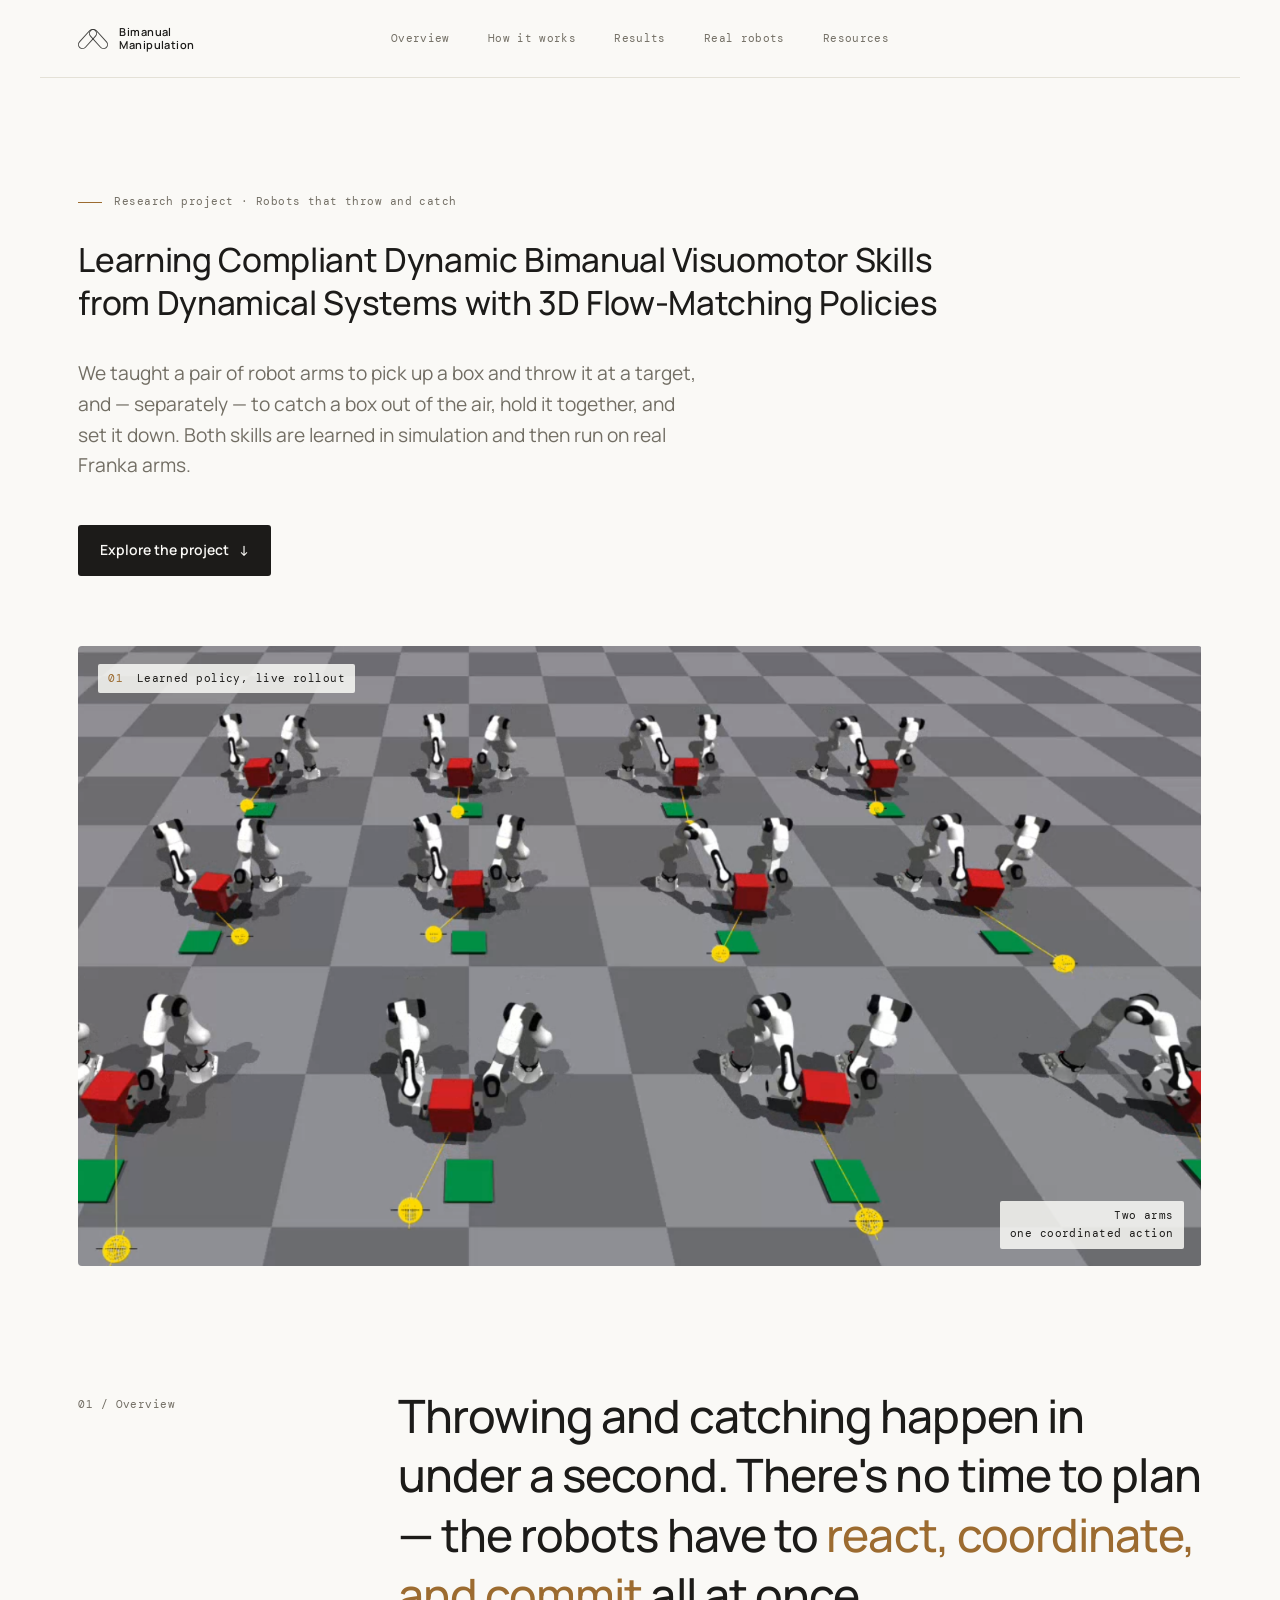
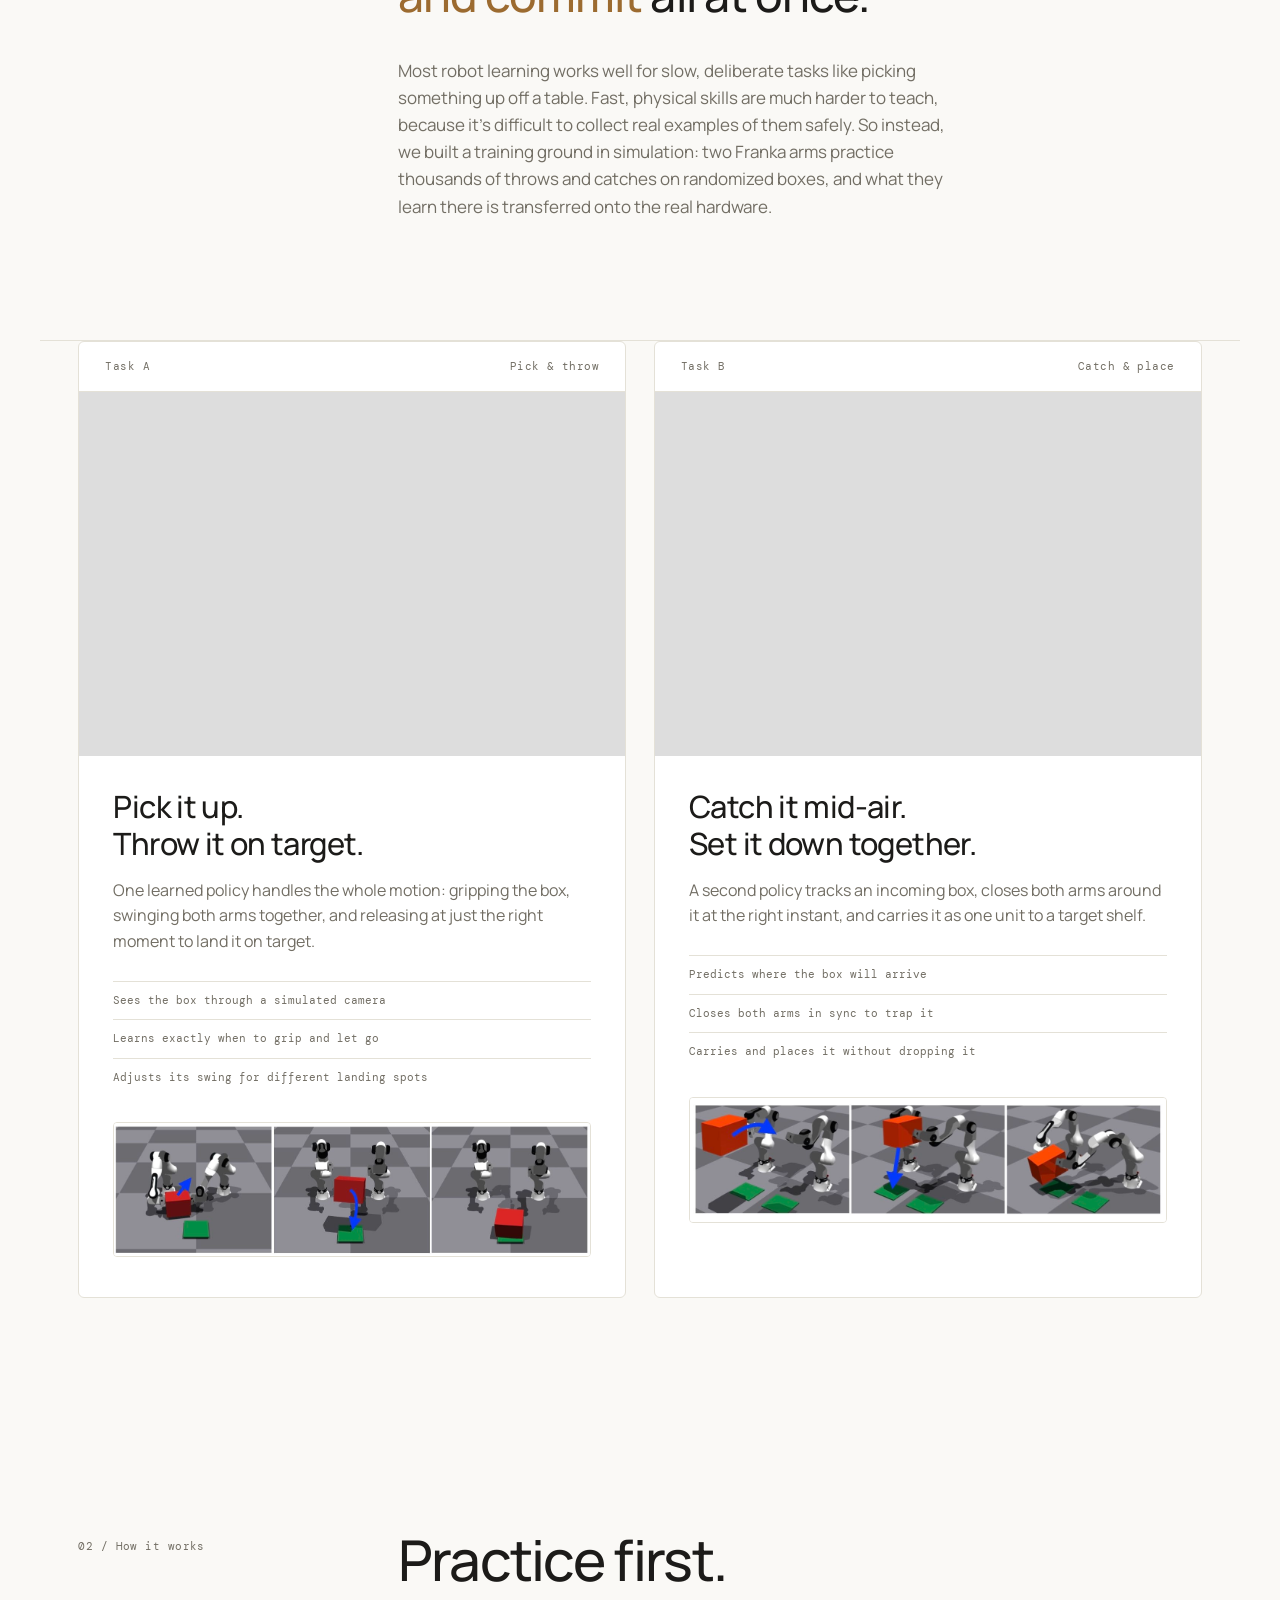
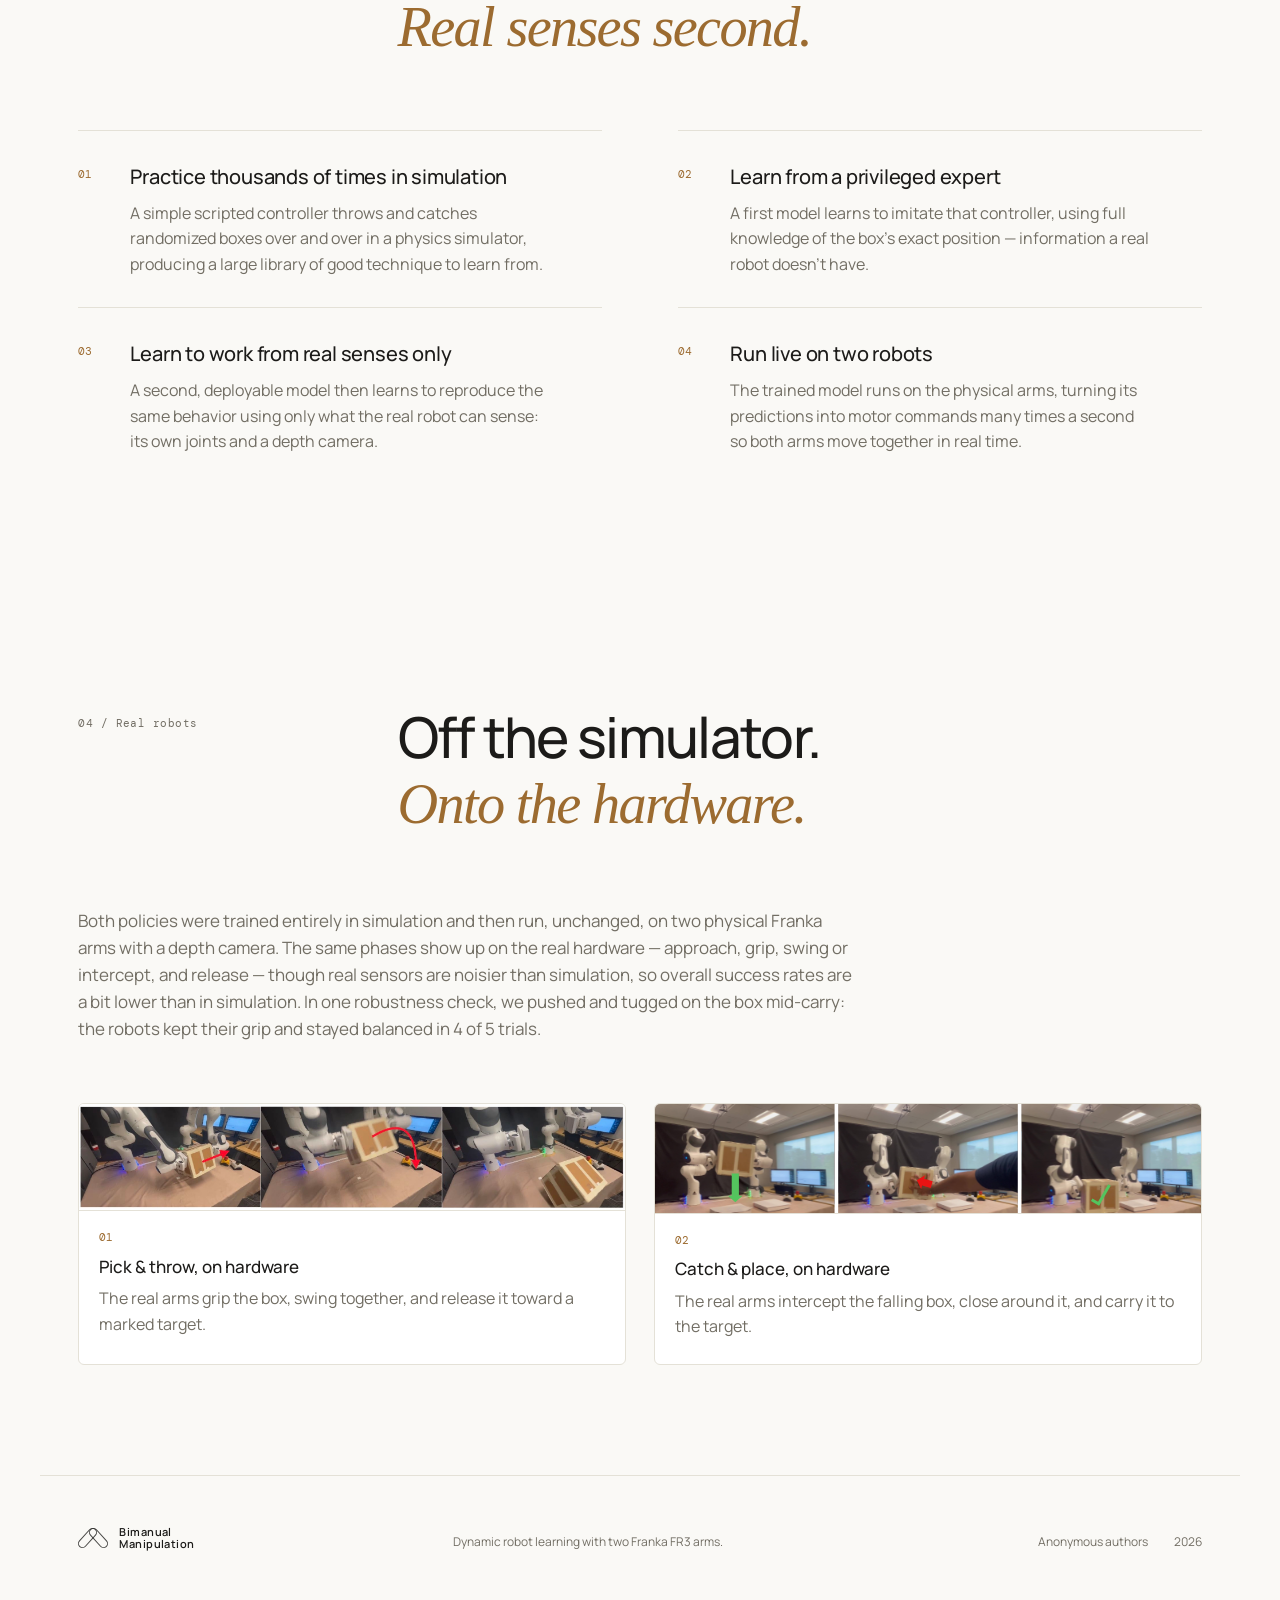
==== docs/index.html @ 452a8297 "Add anonymized project website (docs/) and Pages workflow" ====
<!doctype html>
<html lang="en">
<head>
  <meta charset="utf-8">
  <meta name="viewport" content="width=device-width, initial-scale=1">
  <meta name="theme-color" content="#faf9f6">
  <meta name="description" content="Two robot arms learn to throw, catch, and place a box together — trained in simulation and deployed on real Franka arms.">
  <meta property="og:title" content="Bimanual Manipulation">
  <meta property="og:description" content="Two robot arms learn to throw, catch, and place a box together.">
  <meta property="og:image" content="media/multi_env.png">
  <title>Bimanual Manipulation — Learning Dynamic Bimanual Skills with Flow Matching</title>
  <link rel="preconnect" href="https://fonts.googleapis.com">
  <link rel="preconnect" href="https://fonts.gstatic.com" crossorigin>
  <link href="https://fonts.googleapis.com/css2?family=DM+Mono:wght@300;400;500&family=Manrope:wght@400;500;600;700&display=swap" rel="stylesheet">
  <link rel="stylesheet" href="styles.css">
</head>
<body>
  <a class="skip-link" href="#main">Skip to content</a>
  <header class="site-header">
    <a class="wordmark" href="#top" aria-label="Bimanual Manipulation home">
      <span class="mark" aria-hidden="true"><i></i><i></i></span>
      <span>Bimanual<br>Manipulation</span>
    </a>
    <button class="menu-toggle" aria-expanded="false" aria-controls="site-nav">Menu</button>
    <nav id="site-nav" aria-label="Primary navigation">
      <a href="#overview">Overview</a>
      <a href="#approach">How it works</a>
      <a href="#results">Results</a>
      <a href="#real">Real robots</a>
      <a href="#resources">Resources</a>
    </nav>
  </header>

  <main id="main">
    <section class="hero" id="top">
      <div class="eyebrow reveal">Research project · Robots that throw and catch</div>
      <h1 class="reveal">Learning Compliant Dynamic Bimanual Visuomotor Skills<br>from Dynamical Systems with 3D Flow-Matching Policies</h1>
      <p class="hero-copy reveal">We taught a pair of robot arms to pick up a box and throw it at a target, and — separately — to catch a box out of the air, hold it together, and set it down. Both skills are learned in simulation and then run on real Franka arms.</p>
      <div class="hero-actions reveal">
        <a class="button primary" href="#overview">Explore the project <span>↓</span></a>
      </div>

      <div class="hero-stage reveal">
        <div class="stage-label"><span>01</span> Learned policy, live rollout</div>
        <video autoplay muted loop playsinline poster="media/multi_env.png" aria-label="Dual-arm learned policy in simulation">
          <source src="media/play_policy.mp4" type="video/mp4">
        </video>
        <div class="stage-note">Two arms<br>one coordinated action</div>
      </div>
    </section>

    <section class="statement" id="overview">
      <div class="section-index">01 / Overview</div>
      <div>
        <p class="lead reveal">Throwing and catching happen in under a second. There's no time to plan — the robots have to <span>react, coordinate, and commit</span> all at once.</p>
        <p class="support reveal">Most robot learning works well for slow, deliberate tasks like picking something up off a table. Fast, physical skills are much harder to teach, because it's difficult to collect real examples of them safely. So instead, we built a training ground in simulation: two Franka arms practice thousands of throws and catches on randomized boxes, and what they learn there is transferred onto the real hardware.</p>
      </div>
    </section>

    <section class="task-grid" aria-label="Project tasks">
      <article class="task-card task-throw reveal">
        <div class="card-top"><span>Task A</span><span>Pick &amp; throw</span></div>
        <video autoplay muted loop playsinline aria-label="Box thrown to a target">
          <source src="media/left.mp4" type="video/mp4">
        </video>
        <div class="card-body">
          <h2>Pick it up.<br>Throw it on target.</h2>
          <p>One learned policy handles the whole motion: gripping the box, swinging both arms together, and releasing at just the right moment to land it on target.</p>
          <ul>
            <li>Sees the box through a simulated camera</li>
            <li>Learns exactly when to grip and let go</li>
            <li>Adjusts its swing for different landing spots</li>
          </ul>
          <div class="phase-strip">
            <img src="media/throw_sim.jpg" alt="Simulated throw sequence: approach, swing, and release" loading="lazy">
          </div>
        </div>
      </article>
      <article class="task-card task-catch reveal">
        <div class="card-top"><span>Task B</span><span>Catch &amp; place</span></div>
        <video autoplay muted loop playsinline aria-label="Dual-arm catch and place">
          <source src="media/fm_catch.mp4" type="video/mp4">
        </video>
        <div class="card-body">
          <h2>Catch it mid-air.<br>Set it down together.</h2>
          <p>A second policy tracks an incoming box, closes both arms around it at the right instant, and carries it as one unit to a target shelf.</p>
          <ul>
            <li>Predicts where the box will arrive</li>
            <li>Closes both arms in sync to trap it</li>
            <li>Carries and places it without dropping it</li>
          </ul>
          <div class="phase-strip">
            <img src="media/catch_sim.jpg" alt="Simulated catch sequence: intercept, carry, and place" loading="lazy">
          </div>
        </div>
      </article>
    </section>

    <section class="approach" id="approach">
      <div class="section-heading">
        <div class="section-index">02 / How it works</div>
        <h2 class="reveal">Practice first.<br><em>Real senses second.</em></h2>
      </div>
      <ol class="pipeline-steps reveal">
        <li>
          <span>01</span>
          <div><h3>Practice thousands of times in simulation</h3><p>A simple scripted controller throws and catches randomized boxes over and over in a physics simulator, producing a large library of good technique to learn from.</p></div>
        </li>
        <li>
          <span>02</span>
          <div><h3>Learn from a privileged expert</h3><p>A first model learns to imitate that controller, using full knowledge of the box's exact position — information a real robot doesn't have.</p></div>
        </li>
        <li>
          <span>03</span>
          <div><h3>Learn to work from real senses only</h3><p>A second, deployable model then learns to reproduce the same behavior using only what the real robot can sense: its own joints and a depth camera.</p></div>
        </li>
        <li>
          <span>04</span>
          <div><h3>Run live on two robots</h3><p>The trained model runs on the physical arms, turning its predictions into motor commands many times a second so both arms move together in real time.</p></div>
        </li>
      </ol>
    </section>

    <!-- <section class="results" id="results">
      <div class="section-heading">
        <div class="section-index">03 / Results</div>
        <h2 class="reveal">Behaviors in motion.</h2>
      </div>
      <div class="filmstrip">
        <figure class="result-wide reveal">
          <video autoplay muted loop playsinline aria-label="Throw policy rollout at different target positions">
            <source src="media/centre.mp4" type="video/mp4">
          </video>
          <figcaption><span>01</span><div><strong>Throwing at different targets</strong><p>The same policy adjusts its swing to hit different landing spots, instead of memorizing one throw.</p></div></figcaption>
        </figure>
        <figure class="result-small reveal">
          <img src="media/multi_env.png" alt="Parallel Isaac Gym environments generating robot demonstrations" loading="lazy">
          <figcaption><span>02</span><div><strong>Training happens in parallel</strong><p>Simulation runs many robot pairs at once, generating thousands of randomized throws and catches quickly.</p></div></figcaption>
        </figure>
        <figure class="result-small reveal">
          <video autoplay muted loop playsinline aria-label="Full catch and place rollout">
            <source src="media/catch_and_place.mp4" type="video/mp4">
          </video>
          <figcaption><span>03</span><div><strong>Catch, then place</strong><p>The full motion, from intercepting the box in the air to setting it down on the shelf.</p></div></figcaption>
        </figure>
      </div>
      <div class="numbers">
        <div class="number reveal"><strong>17/20</strong><span>Catch-and-place attempts<br>placed successfully in simulation</span></div>
        <div class="number reveal"><strong>16/20</strong><span>Throws released on cue<br>after a full pick-up in simulation</span></div>
        <div class="number reveal"><strong>4/5</strong><span>Times the robots kept their grip<br>after being pushed mid-carry</span></div>
      </div>
    </section> -->

    <section class="real" id="real">
      <div class="section-heading">
        <div class="section-index">04 / Real robots</div>
        <h2 class="reveal">Off the simulator.<br><em>Onto the hardware.</em></h2>
      </div>
      <p class="support reveal">Both policies were trained entirely in simulation and then run, unchanged, on two physical Franka arms with a depth camera. The same phases show up on the real hardware — approach, grip, swing or intercept, and release — though real sensors are noisier than simulation, so overall success rates are a bit lower than in simulation. In one robustness check, we pushed and tugged on the box mid-carry: the robots kept their grip and stayed balanced in 4 of 5 trials.</p>
      <div class="real-grid">
        <figure class="reveal">
          <img src="media/throw_real.jpg" alt="Physical throw sequence: grip, swing, and release on the real robots" loading="lazy">
          <figcaption><span>01</span><strong>Pick &amp; throw, on hardware</strong><p>The real arms grip the box, swing together, and release it toward a marked target.</p></figcaption>
        </figure>
        <figure class="reveal">
          <img src="media/catch_real.svg" alt="Physical catch sequence: intercept, carry, and place on the real robots" loading="lazy">
          <figcaption><span>02</span><strong>Catch &amp; place, on hardware</strong><p>The real arms intercept the falling box, close around it, and carry it to the target.</p></figcaption>
        </figure>
      </div>
    </section>

    <!-- <section class="status">
      <div class="section-index">05 / Research status</div>
      <div class="status-columns">
        <div class="reveal">
          <h2>What works now</h2>
          <p>Full catch-and-place and pick-and-throw motions running in simulation and on the real robots, with the robots learning entirely from their own sensors and a camera rather than teleoperated demonstrations.</p>
        </div>
        <div class="reveal">
          <h2>What comes next</h2>
          <p>More reliable placement, testing across a wider range of targets and box shapes, and closing more of the gap between simulation and real-world performance.</p>
        </div>
      </div>
    </section> -->

    <!-- <section class="resources" id="resources">
      <div class="section-heading">
        <div class="section-index">06 / Resources</div>
        <h2 class="reveal">Build on the work.</h2>
      </div>
      <div class="resource-list">
        <a class="resource reveal" href="#">
          <span class="resource-number">01</span><span class="resource-title">Code repository</span><span class="resource-meta">Isaac Gym · PyTorch · Python</span><span class="arrow">↗</span>
        </a>
        <a class="resource reveal" href="#">
          <span class="resource-number">02</span><span class="resource-title">Technical paper</span><span class="resource-meta">Methods · Architecture · Experiments</span><span class="arrow">↗</span>
        </a>
        <a class="resource reveal" href="#">
          <span class="resource-number">03</span><span class="resource-title">Quick start</span><span class="resource-meta">Installation · Training · Evaluation</span><span class="arrow">↗</span>
        </a>
      </div>
    </section> -->

    <!-- <section class="citation">
      <div>
        <div class="section-index">Citation</div>
        <h2>If this work helps your research, please cite the project.</h2>
      </div>
      <div class="code-wrap">
        <button class="copy-button" data-copy aria-label="Copy citation">Copy</button>
        <pre><code id="citation">@misc{bimanual_manipulation_2026,
  title  = {Dynamic Bimanual Manipulation},
  author = {Anonymous},
  year   = {2026},
  url    = {https://anonymous.4open.science/}
}</code></pre>
      </div>
    </section> -->
  </main>

  <footer>
    <a class="wordmark" href="#top"><span class="mark" aria-hidden="true"><i></i><i></i></span><span>Bimanual<br>Manipulation</span></a>
    <p>Dynamic robot learning with two Franka FR3 arms.</p>
    <div><span>Anonymous authors</span><span>2026</span></div>
  </footer>
  <script src="script.js"></script>
</body>
</html>
---- docs/styles.css ----
:root {
  --paper: #faf9f6;
  --surface: #ffffff;
  --ink: #1c1b19;
  --muted: #726e64;
  --line: #e4e1d7;
  --accent: #9c6b30;
  --max: 1200px;
}

* { box-sizing: border-box; }
html { scroll-behavior: smooth; }
body {
  margin: 0;
  color: var(--ink);
  background: var(--paper);
  font-family: "Manrope", sans-serif;
  font-size: 16px;
  line-height: 1.6;
  overflow-x: hidden;
}
a { color: inherit; text-decoration: none; }
img, video { display: block; width: 100%; }
button { font: inherit; }
.skip-link { position: fixed; left: 1rem; top: -5rem; background: var(--ink); color: white; padding: .7rem 1rem; z-index: 100; }
.skip-link:focus { top: 1rem; }

.site-header {
  position: relative;
  z-index: 20;
  max-width: var(--max);
  margin: auto;
  padding: 26px 3vw;
  display: grid;
  grid-template-columns: 1fr auto 1fr;
  align-items: center;
  border-bottom: 1px solid var(--line);
}
.wordmark { display: flex; align-items: center; gap: 11px; font-size: 11px; font-weight: 600; line-height: 1.15; letter-spacing: .04em; color: var(--ink); }
.mark { width: 30px; height: 24px; position: relative; display: block; }
.mark i { position: absolute; width: 9px; height: 24px; border: 1.5px solid var(--ink); border-radius: 9px; transform: rotate(42deg); opacity: .8; }
.mark i:first-child { left: 5px; }
.mark i:last-child { right: 5px; transform: rotate(-42deg); }
nav { display: flex; gap: clamp(20px, 3vw, 44px); }
nav a, .header-code { font-family: "DM Mono", monospace; font-size: 11px; letter-spacing: .03em; color: var(--muted); }
nav a:hover, .header-code:hover { color: var(--accent); }
.header-code { justify-self: end; }
.menu-toggle { display: none; }

main { max-width: var(--max); margin: auto; }
.hero { padding: clamp(70px, 9vw, 120px) 3vw 0; }
.eyebrow, .section-index, .card-top, .stage-label, .stage-note {
  font-family: "DM Mono", monospace;
  font-size: 11px;
  letter-spacing: .04em;
  color: var(--muted);
}
.eyebrow::before { content: ""; display: inline-block; width: 24px; height: 1px; background: var(--accent); vertical-align: middle; margin-right: 12px; }
h1 { font-size: clamp(22px, 2.6vw, 36px); line-height: 1.28; letter-spacing: -.01em; font-weight: 500; margin: 28px 0 34px; max-width: 1040px; }
h1 em, .section-heading h2 em { font-family: Georgia, serif; font-weight: 400; font-style: italic; color: var(--accent); }
.hero-copy { font-size: clamp(17px, 1.5vw, 20px); line-height: 1.6; max-width: 620px; margin: 0 0 44px; color: var(--muted); }
.hero-actions { display: flex; gap: 28px; align-items: center; margin-bottom: 70px; }
.button { display: inline-flex; align-items: center; gap: 10px; font-size: 14px; font-weight: 600; }
.button.primary { padding: 14px 22px; color: var(--paper); background: var(--ink); border-radius: 3px; transition: background .2s; }
.button.primary:hover { background: var(--accent); }
.button.text { border-bottom: 1px solid var(--line); padding: 14px 0 4px; color: var(--muted); transition: color .2s, border-color .2s; }
.button.text:hover { color: var(--ink); border-color: var(--ink); }
.hero-stage { position: relative; background: #ece9e1; border-radius: 4px; overflow: hidden; }
.hero-stage video { max-height: 620px; object-fit: cover; object-position: center; }
.stage-label { position: absolute; top: 18px; left: 20px; z-index: 2; color: var(--ink); background: rgba(250, 249, 246, .85); padding: 6px 10px; border-radius: 2px; }
.stage-label span { color: var(--accent); margin-right: 6px; }
.stage-note { position: absolute; bottom: 17px; right: 18px; text-align: right; color: var(--ink); background: rgba(250, 249, 246, .85); padding: 6px 10px; border-radius: 2px; }

.statement { display: grid; grid-template-columns: 1fr 3fr; gap: 4vw; padding: 120px 3vw; border-bottom: 1px solid var(--line); }
.section-index { color: var(--muted); padding-top: 10px; }
.lead { font-size: clamp(28px, 3.6vw, 46px); line-height: 1.3; letter-spacing: -.02em; margin: 0; max-width: 900px; font-weight: 500; }
.lead span { color: var(--accent); }
.support { max-width: 560px; margin: 32px 0 0; font-size: 17px; color: var(--muted); }

.task-grid { display: grid; grid-template-columns: 1fr 1fr; padding: 0 3vw 120px; gap: 28px; }
.task-card { position: relative; overflow: hidden; background: var(--surface); border: 1px solid var(--line); border-radius: 6px; }
.task-card video { aspect-ratio: 1.5; object-fit: cover; background: #ddd; }
.card-top { display: flex; justify-content: space-between; padding: 16px 26px; border-bottom: 1px solid var(--line); }
.card-body { padding: 32px clamp(20px, 3vw, 34px) 40px; }
.card-body h2 { font-size: clamp(24px, 2.4vw, 32px); line-height: 1.2; letter-spacing: -.02em; margin: 0 0 16px; font-weight: 500; }
.card-body p { max-width: 480px; color: var(--muted); }
.card-body ul { list-style: none; margin: 26px 0 0; padding: 0; font-family: "DM Mono", monospace; font-size: 11px; color: var(--muted); }
.card-body li { padding: 10px 0; border-top: 1px solid var(--line); }
.phase-strip { margin: 26px 0 0; border: 1px solid var(--line); border-radius: 4px; overflow: hidden; background: #fff; }
.phase-strip img { display: block; width: 100%; }

.approach, .results, .resources { padding: 110px 3vw; }
.section-heading { display: grid; grid-template-columns: 1fr 3fr; gap: 4vw; margin-bottom: 70px; }
.section-heading h2 { font-size: clamp(34px, 4.4vw, 58px); line-height: 1.15; letter-spacing: -.03em; margin: 0; font-weight: 500; }
.pipeline-steps { list-style: none; margin: 0; padding: 0; display: grid; grid-template-columns: 1fr 1fr; gap: 0 6vw; }
.pipeline-steps li { display: grid; grid-template-columns: 34px 1fr; gap: 18px; padding: 30px 0; border-top: 1px solid var(--line); }
.pipeline-steps > li > span { font-family: "DM Mono", monospace; font-size: 11px; color: var(--accent); padding-top: 5px; }
.pipeline-steps h3 { margin: 0 0 8px; font-size: 20px; font-weight: 500; letter-spacing: -.01em; }
.pipeline-steps p { color: var(--muted); margin: 0; max-width: 420px; }

.numbers { display: grid; grid-template-columns: repeat(3, 1fr); background: var(--surface); border: 1px solid var(--line); border-radius: 6px; padding: 48px 3vw; margin-top: 70px; }
.number { display: flex; align-items: flex-end; gap: 18px; padding: 0 3vw; border-right: 1px solid var(--line); }
.number:last-child { border: 0; }
.number strong { font-size: clamp(40px, 4.6vw, 60px); line-height: .9; letter-spacing: -.03em; font-weight: 500; color: var(--ink); }
.number span { font-family: "DM Mono", monospace; font-size: 10px; line-height: 1.4; color: var(--muted); }

.results { background: var(--paper); }
.filmstrip { display: grid; grid-template-columns: 1fr 1fr; gap: 28px; }
.result-wide { grid-column: 1 / -1; }
figure { margin: 0; }
figure video, figure img { width: 100%; aspect-ratio: 16/9; object-fit: cover; background: #ccc; border-radius: 6px 6px 0 0; }
figcaption { display: grid; grid-template-columns: 40px 1fr; gap: 10px; padding: 18px 0 8px; border: 1px solid var(--line); border-top: 0; border-radius: 0 0 6px 6px; padding: 16px 20px 22px; }
figcaption > span { font-family: "DM Mono", monospace; font-size: 11px; color: var(--accent); }
figcaption strong { font-size: 17px; font-weight: 500; }
figcaption p { color: var(--muted); margin: 5px 0 0; }

.real { padding: 110px 3vw; }
.real .support { max-width: 780px; margin-bottom: 60px; }
.real-grid { display: grid; grid-template-columns: 1fr 1fr; gap: 28px; }
.real-grid figure { background: var(--surface); border: 1px solid var(--line); border-radius: 6px; overflow: hidden; }
.real-grid img { width: 100%; height: auto; aspect-ratio: auto; object-fit: contain; background: #fff; border-radius: 0; }
.real-grid figcaption { display: block; grid-template-columns: none; padding: 18px 20px 24px; border: 0; border-top: 1px solid var(--line); border-radius: 0; }
.real-grid figcaption span { display: block; margin-bottom: 6px; }
.real-grid figcaption strong { display: block; margin-bottom: 6px; }

.status { padding: 100px 3vw; display: grid; grid-template-columns: 1fr 3fr; gap: 4vw; background: var(--surface); border-top: 1px solid var(--line); border-bottom: 1px solid var(--line); }
.status-columns { display: grid; grid-template-columns: 1fr 1fr; gap: 6vw; }
.status h2 { font-size: 22px; font-weight: 500; letter-spacing: -.01em; margin: 0 0 14px; }
.status p { font-size: 16px; color: var(--muted); }

.resource { display: grid; grid-template-columns: 60px 1.5fr 1fr 24px; align-items: center; gap: 20px; padding: 24px 5px; border-top: 1px solid var(--line); transition: padding .2s, background .2s; }
.resource:last-child { border-bottom: 1px solid var(--line); }
.resource:hover { padding-left: 18px; padding-right: 18px; background: var(--surface); }
.resource-number, .resource-meta { font-family: "DM Mono", monospace; font-size: 11px; color: var(--muted); }
.resource-title { font-size: clamp(20px, 2.2vw, 28px); letter-spacing: -.02em; font-weight: 500; }
.arrow { font-size: 18px; color: var(--muted); }
.resource:hover .arrow { color: var(--accent); }

.citation { margin: 0 3vw 90px; background: var(--surface); border: 1px solid var(--line); border-radius: 6px; color: var(--ink); padding: clamp(30px, 5vw, 64px); display: grid; grid-template-columns: 1fr 1fr; gap: 6vw; align-items: center; }
.citation h2 { font-size: clamp(22px, 2.8vw, 34px); font-weight: 500; line-height: 1.3; letter-spacing: -.02em; }
.code-wrap { position: relative; background: var(--paper); border: 1px solid var(--line); border-radius: 4px; overflow: auto; }
pre { padding: 28px; margin: 0; font: 12px/1.75 "DM Mono", monospace; color: var(--ink); }
.copy-button { position: absolute; right: 10px; top: 10px; padding: 6px 10px; background: var(--surface); border: 1px solid var(--line); color: var(--muted); cursor: pointer; font-family: "DM Mono", monospace; font-size: 10px; border-radius: 3px; transition: color .2s, border-color .2s; }
.copy-button:hover { color: var(--ink); border-color: var(--ink); }

footer { max-width: var(--max); margin: auto; padding: 50px 3vw; border-top: 1px solid var(--line); display: grid; grid-template-columns: 1fr 1fr 1fr; align-items: end; font-size: 12px; }
footer p { color: var(--muted); margin: 0; }
footer > div { justify-self: end; display: flex; gap: 26px; color: var(--muted); }
footer a:hover { color: var(--accent); }

.reveal { opacity: 0; transform: translateY(14px); transition: opacity .6s ease, transform .6s ease; }
.reveal.visible { opacity: 1; transform: none; }

@media (prefers-reduced-motion: reduce) {
  html { scroll-behavior: auto; }
  .reveal { opacity: 1; transform: none; transition: none; }
}

@media (max-width: 760px) {
  .site-header { grid-template-columns: 1fr auto; padding: 17px 20px; }
  .menu-toggle { display: block; background: none; border: 1px solid var(--line); border-radius: 3px; padding: 6px 10px; font-family: "DM Mono", monospace; font-size: 11px; color: var(--muted); }
  .header-code { display: none; }
  nav { display: none; position: absolute; top: 100%; left: 0; right: 0; background: var(--paper); padding: 25px 20px; border-bottom: 1px solid var(--line); flex-direction: column; }
  nav.open { display: flex; }
  .hero { padding: 60px 20px 0; }
  h1 { margin: 24px 0 30px; font-size: clamp(26px, 7vw, 34px); line-height: 1.25; }
  .hero-copy { font-size: 17px; }
  .hero-actions { flex-wrap: wrap; margin-bottom: 45px; }
  .hero-stage video { min-height: 320px; object-fit: cover; }
  .stage-label { writing-mode: initial; transform: none; }
  .statement, .section-heading, .status, .citation { grid-template-columns: 1fr; }
  .statement { padding: 70px 20px; }
  .lead { font-size: 30px; }
  .support { margin-top: 26px; }
  .task-grid { grid-template-columns: 1fr; padding: 0 20px 80px; gap: 24px; }
  .card-body { padding: 28px 22px 34px; }
  .approach, .results, .resources, .real { padding: 70px 20px; }
  .section-heading { margin-bottom: 45px; }
  .pipeline-steps { grid-template-columns: 1fr; }
  .numbers { grid-template-columns: 1fr; padding: 32px 20px; margin-top: 45px; }
  .number { padding: 22px 0; border-right: 0; border-bottom: 1px solid var(--line); }
  .filmstrip, .status-columns, .real-grid { grid-template-columns: 1fr; }
  .real .support { margin-bottom: 40px; }
  .status { padding: 60px 20px; }
  .resource { grid-template-columns: 36px 1fr 22px; }
  .resource-meta { display: none; }
  .citation { margin: 0 20px 60px; padding: 30px 22px; }
  pre { font-size: 9px; padding: 22px 14px; }
  footer { margin: 0 20px; grid-template-columns: 1fr; gap: 24px; }
  footer > div { justify-self: start; }
}
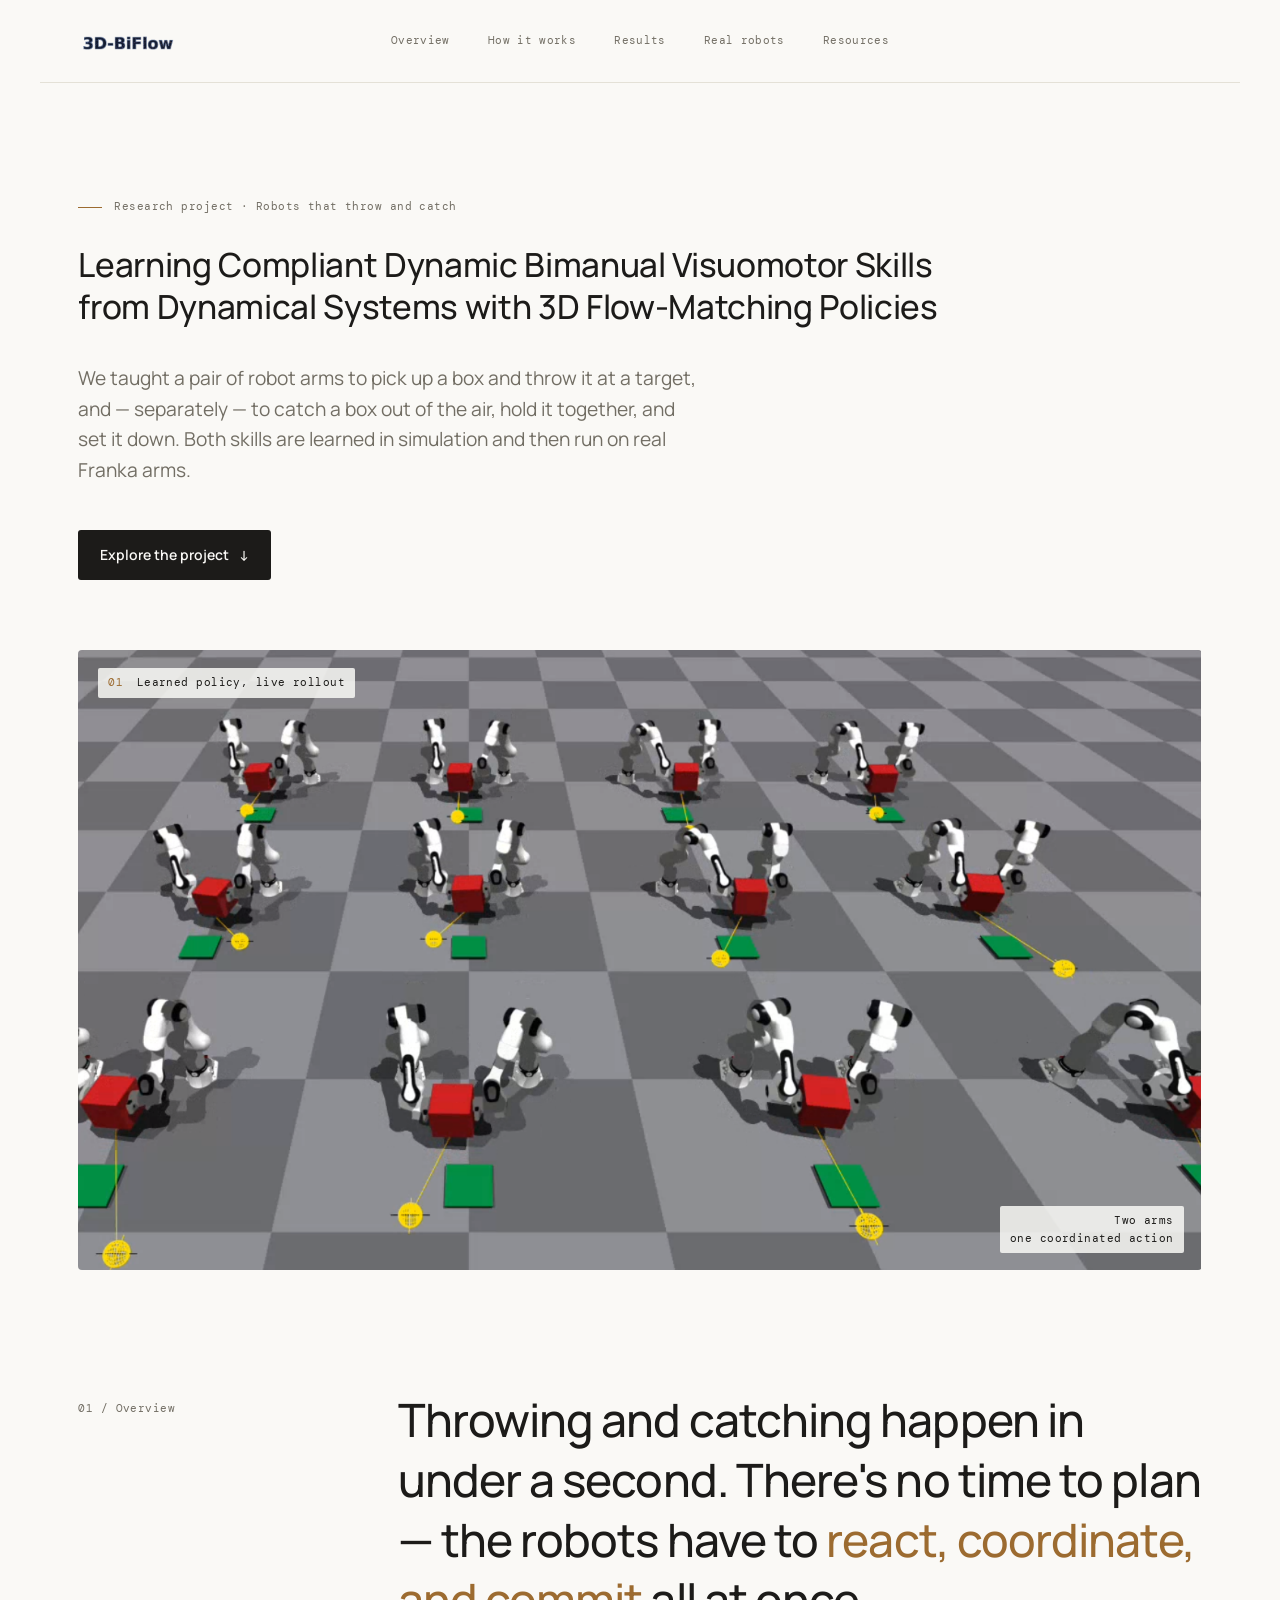
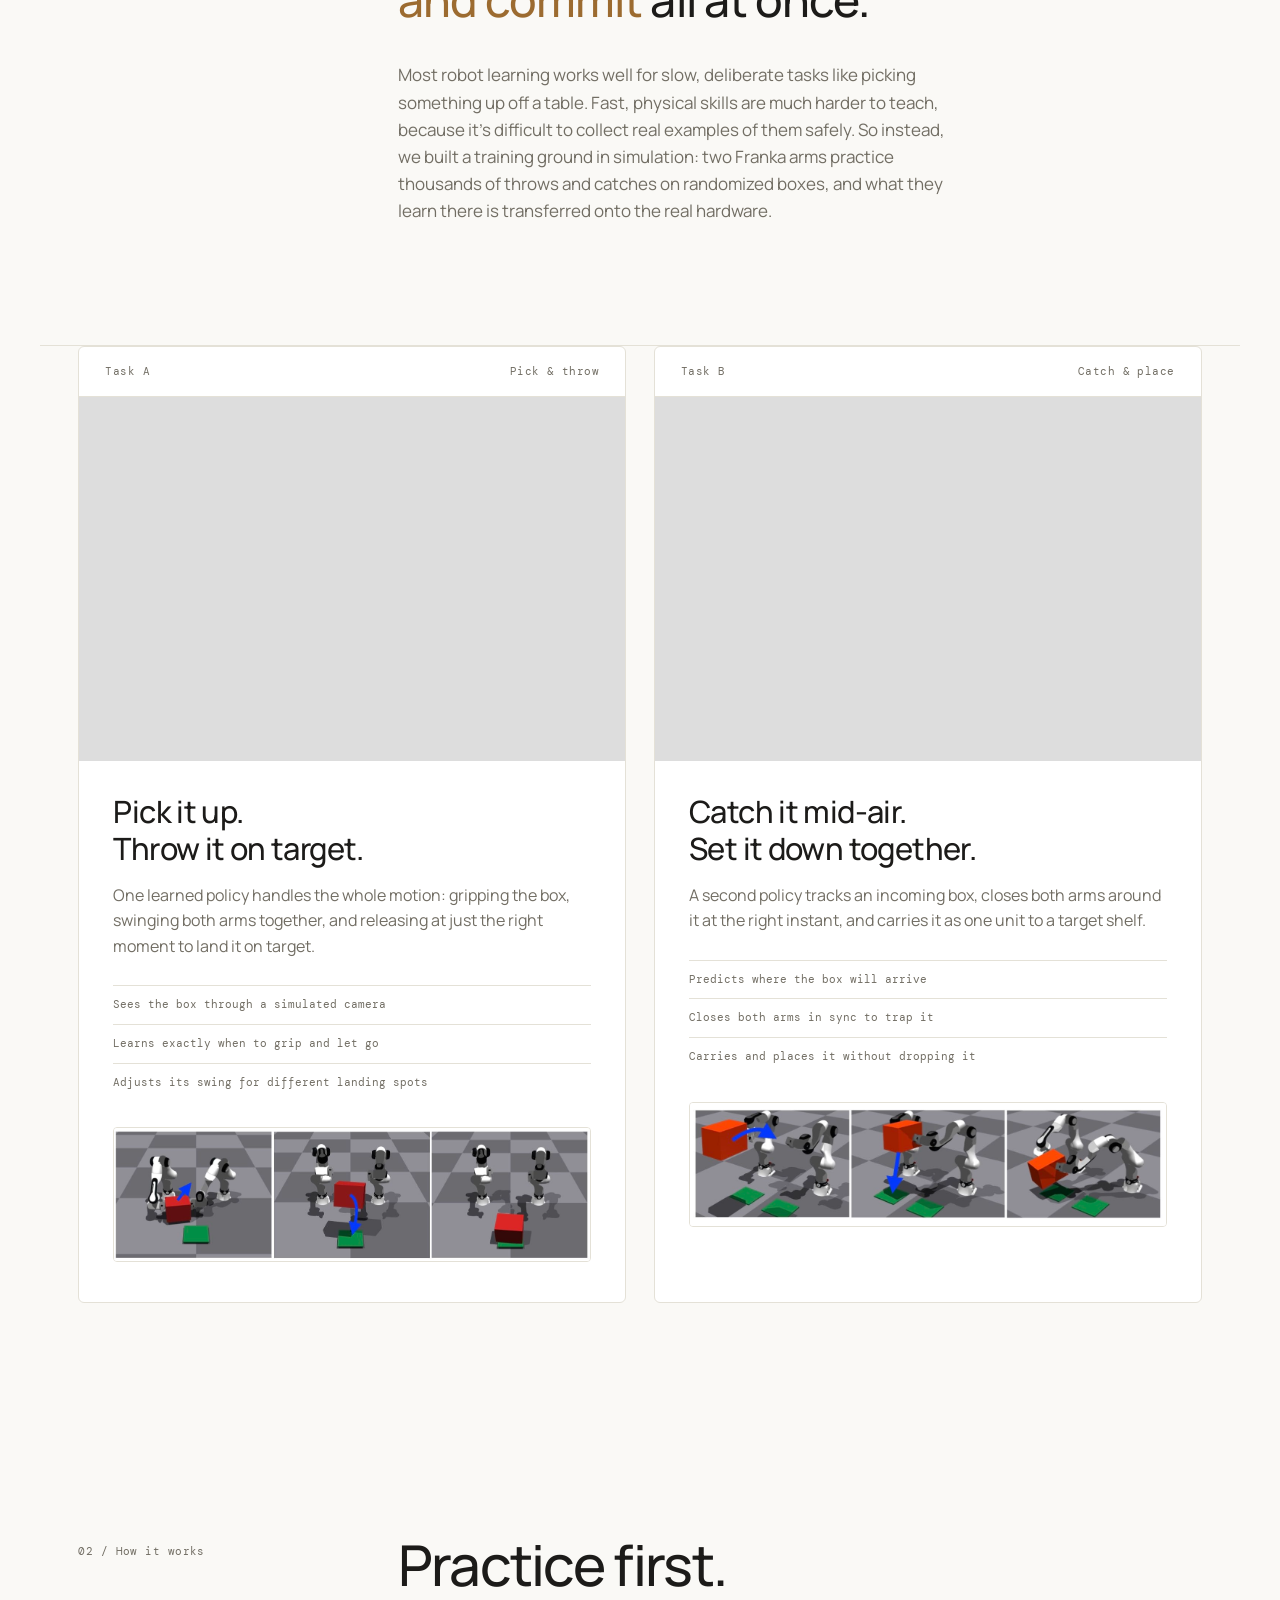
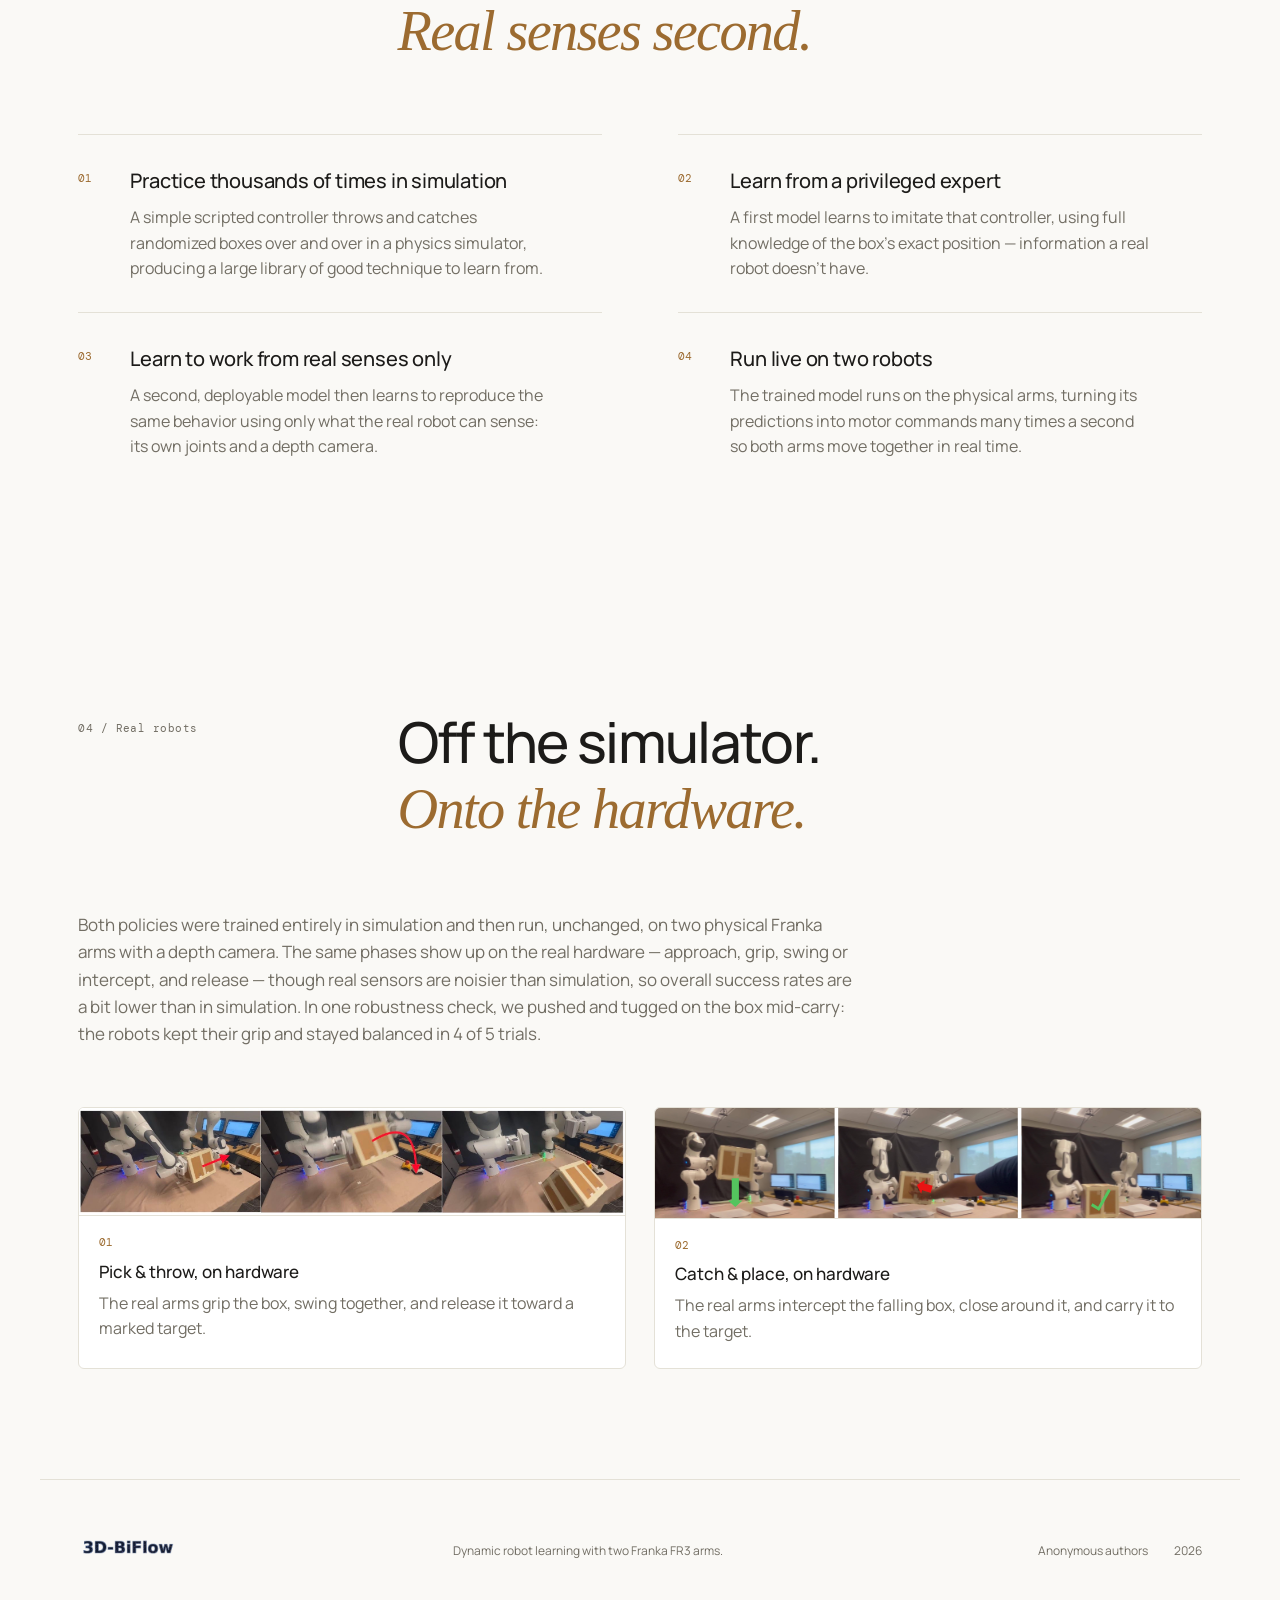
==== commit da9a9d3f: "Rebrand site with 3D-BiFlow animated wordmark" ====
--- a/docs/index.html
+++ b/docs/index.html
@@ -5,10 +5,10 @@
   <meta name="viewport" content="width=device-width, initial-scale=1">
   <meta name="theme-color" content="#faf9f6">
   <meta name="description" content="Two robot arms learn to throw, catch, and place a box together — trained in simulation and deployed on real Franka arms.">
-  <meta property="og:title" content="Bimanual Manipulation">
+  <meta property="og:title" content="3D-BiFlow">
   <meta property="og:description" content="Two robot arms learn to throw, catch, and place a box together.">
   <meta property="og:image" content="media/multi_env.png">
-  <title>Bimanual Manipulation — Learning Dynamic Bimanual Skills with Flow Matching</title>
+  <title>3D-BiFlow — Learning Dynamic Bimanual Skills with Flow Matching</title>
   <link rel="preconnect" href="https://fonts.googleapis.com">
   <link rel="preconnect" href="https://fonts.gstatic.com" crossorigin>
   <link href="https://fonts.googleapis.com/css2?family=DM+Mono:wght@300;400;500&family=Manrope:wght@400;500;600;700&display=swap" rel="stylesheet">
@@ -17,9 +17,8 @@
 <body>
   <a class="skip-link" href="#main">Skip to content</a>
   <header class="site-header">
-    <a class="wordmark" href="#top" aria-label="Bimanual Manipulation home">
-      <span class="mark" aria-hidden="true"><i></i><i></i></span>
-      <span>Bimanual<br>Manipulation</span>
+    <a class="wordmark" href="#top" aria-label="3D-BiFlow home">
+      <img class="wordmark-logo" src="media/3D_BiFlow_transparent_flow.gif" alt="3D-BiFlow">
     </a>
     <button class="menu-toggle" aria-expanded="false" aria-controls="site-nav">Menu</button>
     <nav id="site-nav" aria-label="Primary navigation">
@@ -209,7 +208,7 @@
       <div class="code-wrap">
         <button class="copy-button" data-copy aria-label="Copy citation">Copy</button>
         <pre><code id="citation">@misc{bimanual_manipulation_2026,
-  title  = {Dynamic Bimanual Manipulation},
+  title  = {3D-BiFlow: Dynamic Bimanual Manipulation},
   author = {Anonymous},
   year   = {2026},
   url    = {https://anonymous.4open.science/}
@@ -219,7 +218,7 @@
   </main>
 
   <footer>
-    <a class="wordmark" href="#top"><span class="mark" aria-hidden="true"><i></i><i></i></span><span>Bimanual<br>Manipulation</span></a>
+    <a class="wordmark" href="#top"><img class="wordmark-logo" src="media/3D_BiFlow_transparent_flow.gif" alt="3D-BiFlow"></a>
     <p>Dynamic robot learning with two Franka FR3 arms.</p>
     <div><span>Anonymous authors</span><span>2026</span></div>
   </footer>
--- a/docs/styles.css
+++ b/docs/styles.css
@@ -37,10 +37,7 @@
   border-bottom: 1px solid var(--line);
 }
 .wordmark { display: flex; align-items: center; gap: 11px; font-size: 11px; font-weight: 600; line-height: 1.15; letter-spacing: .04em; color: var(--ink); }
-.mark { width: 30px; height: 24px; position: relative; display: block; }
-.mark i { position: absolute; width: 9px; height: 24px; border: 1.5px solid var(--ink); border-radius: 9px; transform: rotate(42deg); opacity: .8; }
-.mark i:first-child { left: 5px; }
-.mark i:last-child { right: 5px; transform: rotate(-42deg); }
+.wordmark-logo { height: 30px; width: auto; display: block; }
 nav { display: flex; gap: clamp(20px, 3vw, 44px); }
 nav a, .header-code { font-family: "DM Mono", monospace; font-size: 11px; letter-spacing: .03em; color: var(--muted); }
 nav a:hover, .header-code:hover { color: var(--accent); }
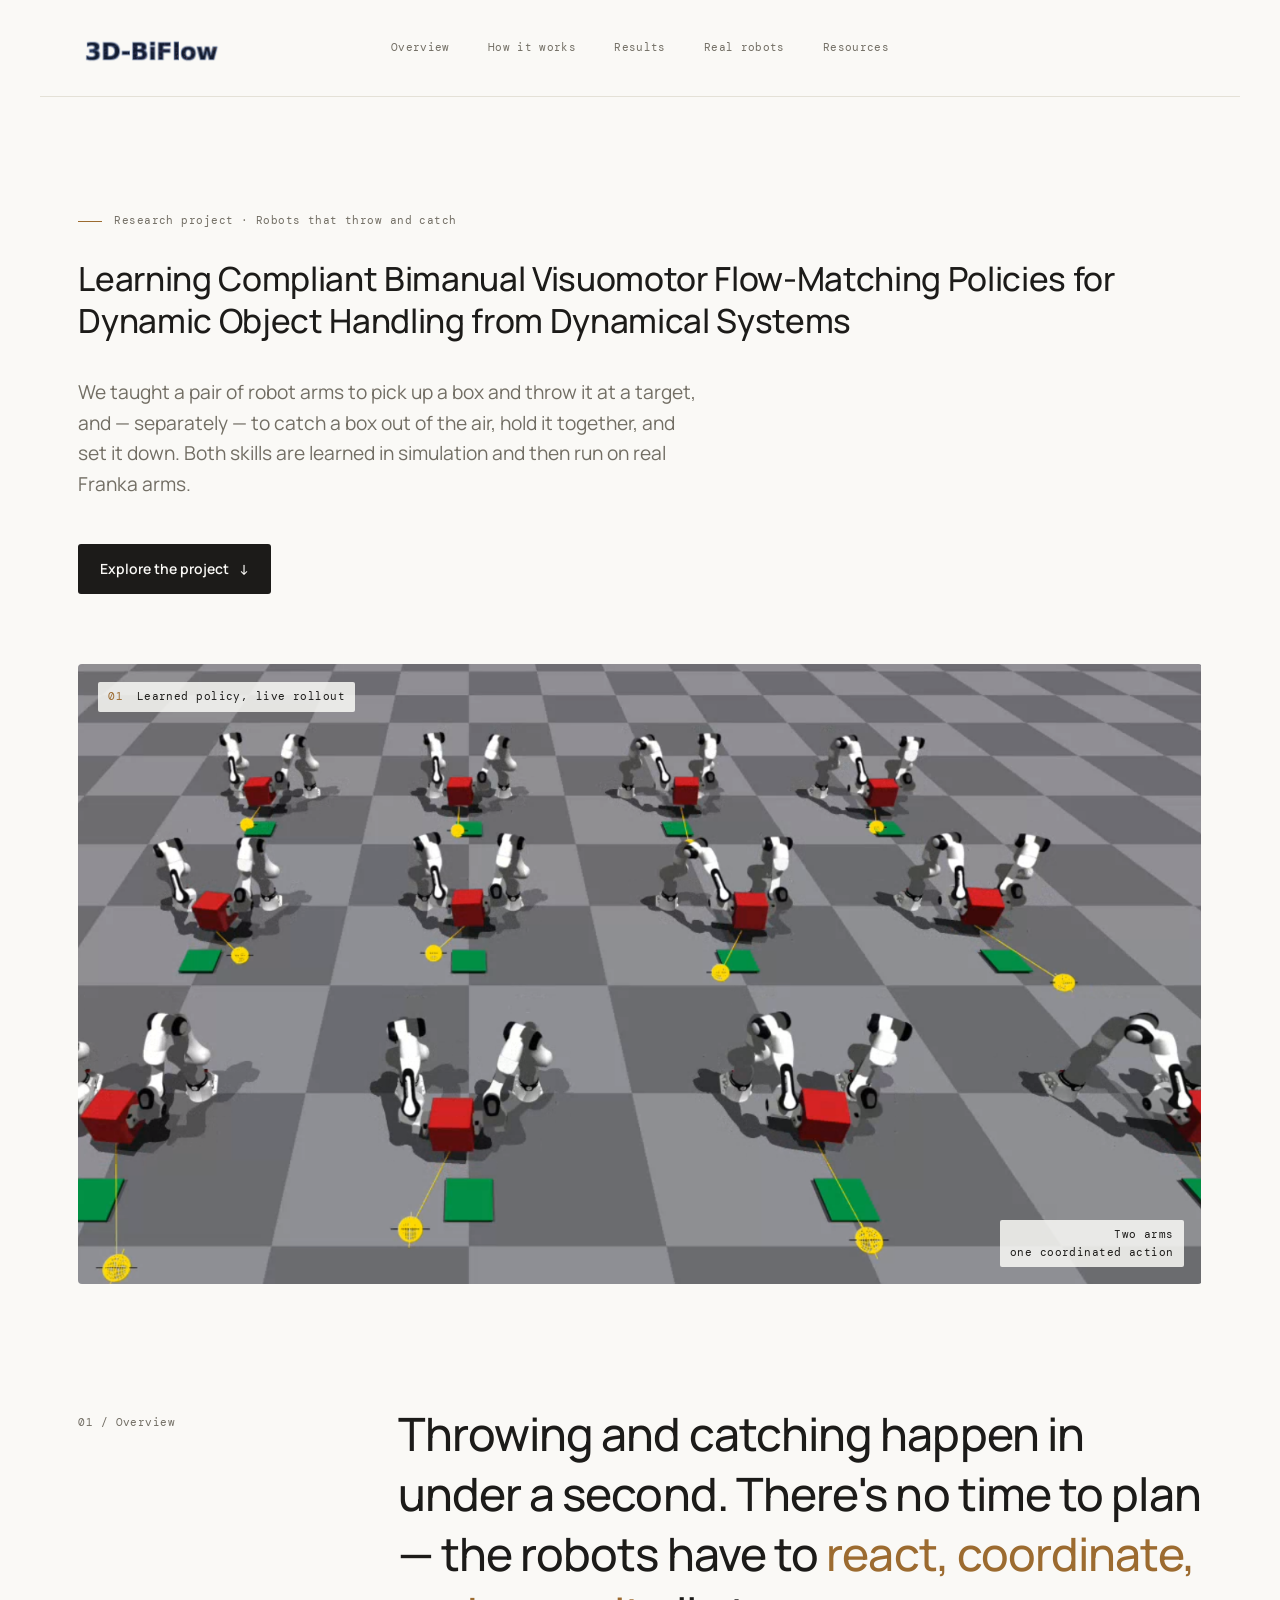
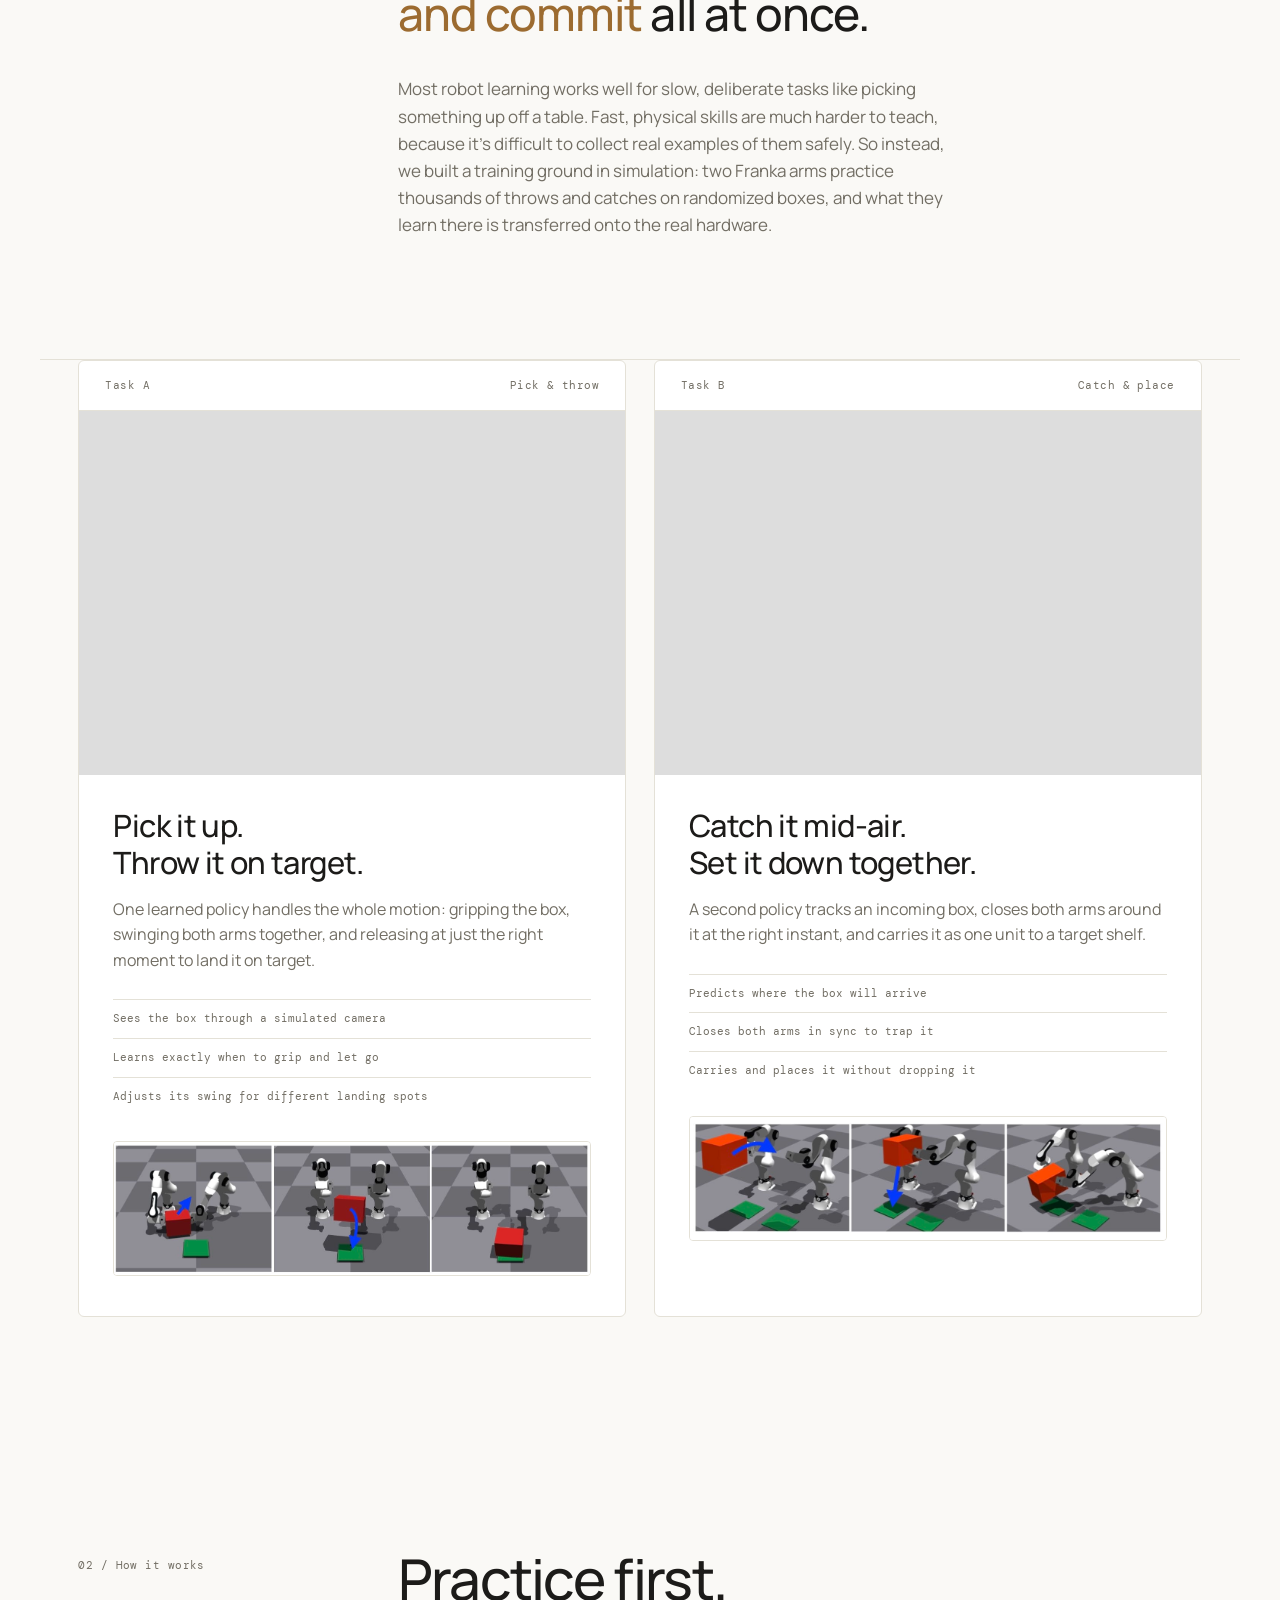
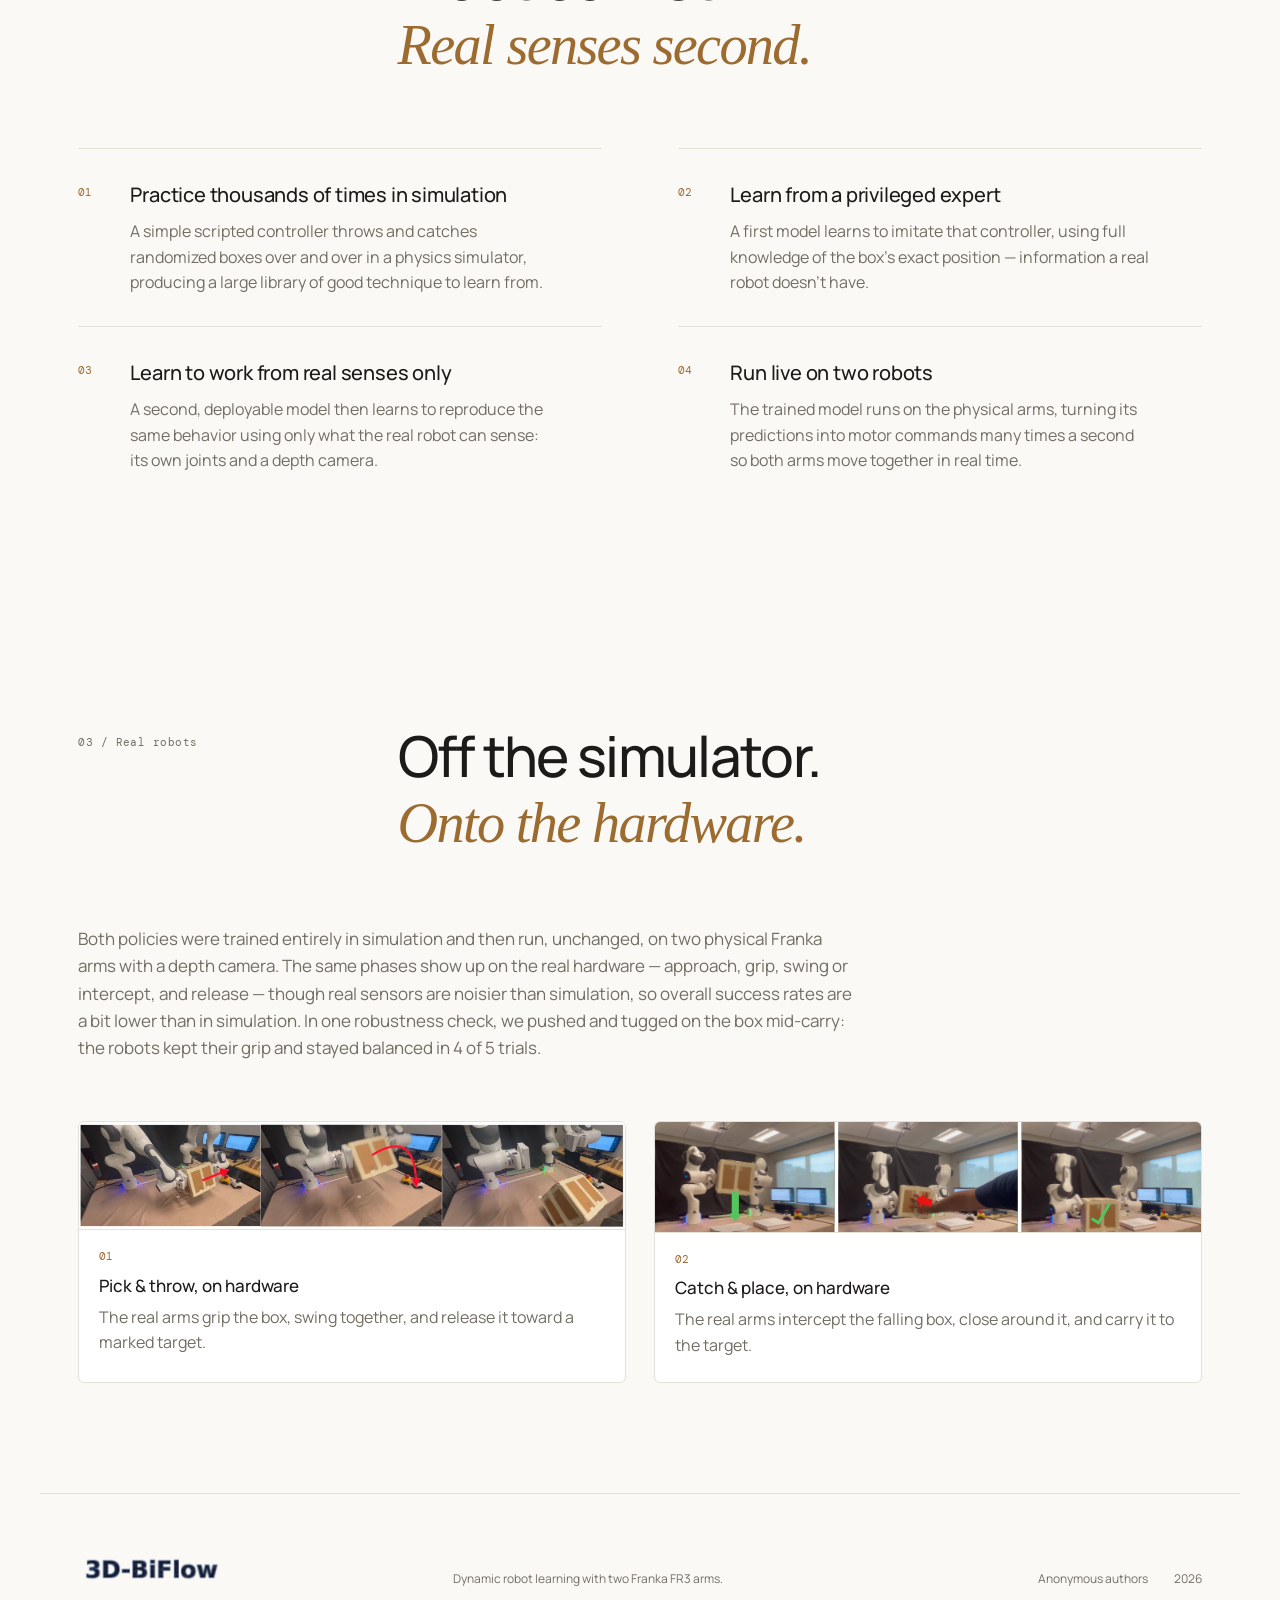
==== commit 789be77a: "updated videos and title" ====
--- a/docs/index.html
+++ b/docs/index.html
@@ -8,7 +8,7 @@
   <meta property="og:title" content="3D-BiFlow">
   <meta property="og:description" content="Two robot arms learn to throw, catch, and place a box together.">
   <meta property="og:image" content="media/multi_env.png">
-  <title>3D-BiFlow — Learning Dynamic Bimanual Skills with Flow Matching</title>
+  <title>3D-BiFlow — Learning Compliant Bimanual Visuomotor Flow-Matching Policies for Dynamic Object Handling from Dynamical Systems</title>
   <link rel="preconnect" href="https://fonts.googleapis.com">
   <link rel="preconnect" href="https://fonts.gstatic.com" crossorigin>
   <link href="https://fonts.googleapis.com/css2?family=DM+Mono:wght@300;400;500&family=Manrope:wght@400;500;600;700&display=swap" rel="stylesheet">
@@ -33,7 +33,7 @@
   <main id="main">
     <section class="hero" id="top">
       <div class="eyebrow reveal">Research project · Robots that throw and catch</div>
-      <h1 class="reveal">Learning Compliant Dynamic Bimanual Visuomotor Skills<br>from Dynamical Systems with 3D Flow-Matching Policies</h1>
+      <h1 class="reveal">Learning Compliant Bimanual Visuomotor Flow-Matching Policies for Dynamic Object Handling from Dynamical Systems</h1>
       <p class="hero-copy reveal">We taught a pair of robot arms to pick up a box and throw it at a target, and — separately — to catch a box out of the air, hold it together, and set it down. Both skills are learned in simulation and then run on real Franka arms.</p>
       <div class="hero-actions reveal">
         <a class="button primary" href="#overview">Explore the project <span>↓</span></a>
@@ -152,7 +152,7 @@
 
     <section class="real" id="real">
       <div class="section-heading">
-        <div class="section-index">04 / Real robots</div>
+        <div class="section-index">03 / Real robots</div>
         <h2 class="reveal">Off the simulator.<br><em>Onto the hardware.</em></h2>
       </div>
       <p class="support reveal">Both policies were trained entirely in simulation and then run, unchanged, on two physical Franka arms with a depth camera. The same phases show up on the real hardware — approach, grip, swing or intercept, and release — though real sensors are noisier than simulation, so overall success rates are a bit lower than in simulation. In one robustness check, we pushed and tugged on the box mid-carry: the robots kept their grip and stayed balanced in 4 of 5 trials.</p>
--- a/docs/styles.css
+++ b/docs/styles.css
@@ -37,7 +37,7 @@
   border-bottom: 1px solid var(--line);
 }
 .wordmark { display: flex; align-items: center; gap: 11px; font-size: 11px; font-weight: 600; line-height: 1.15; letter-spacing: .04em; color: var(--ink); }
-.wordmark-logo { height: 30px; width: auto; display: block; }
+.wordmark-logo { height: 44px; width: auto; display: block; }
 nav { display: flex; gap: clamp(20px, 3vw, 44px); }
 nav a, .header-code { font-family: "DM Mono", monospace; font-size: 11px; letter-spacing: .03em; color: var(--muted); }
 nav a:hover, .header-code:hover { color: var(--accent); }
